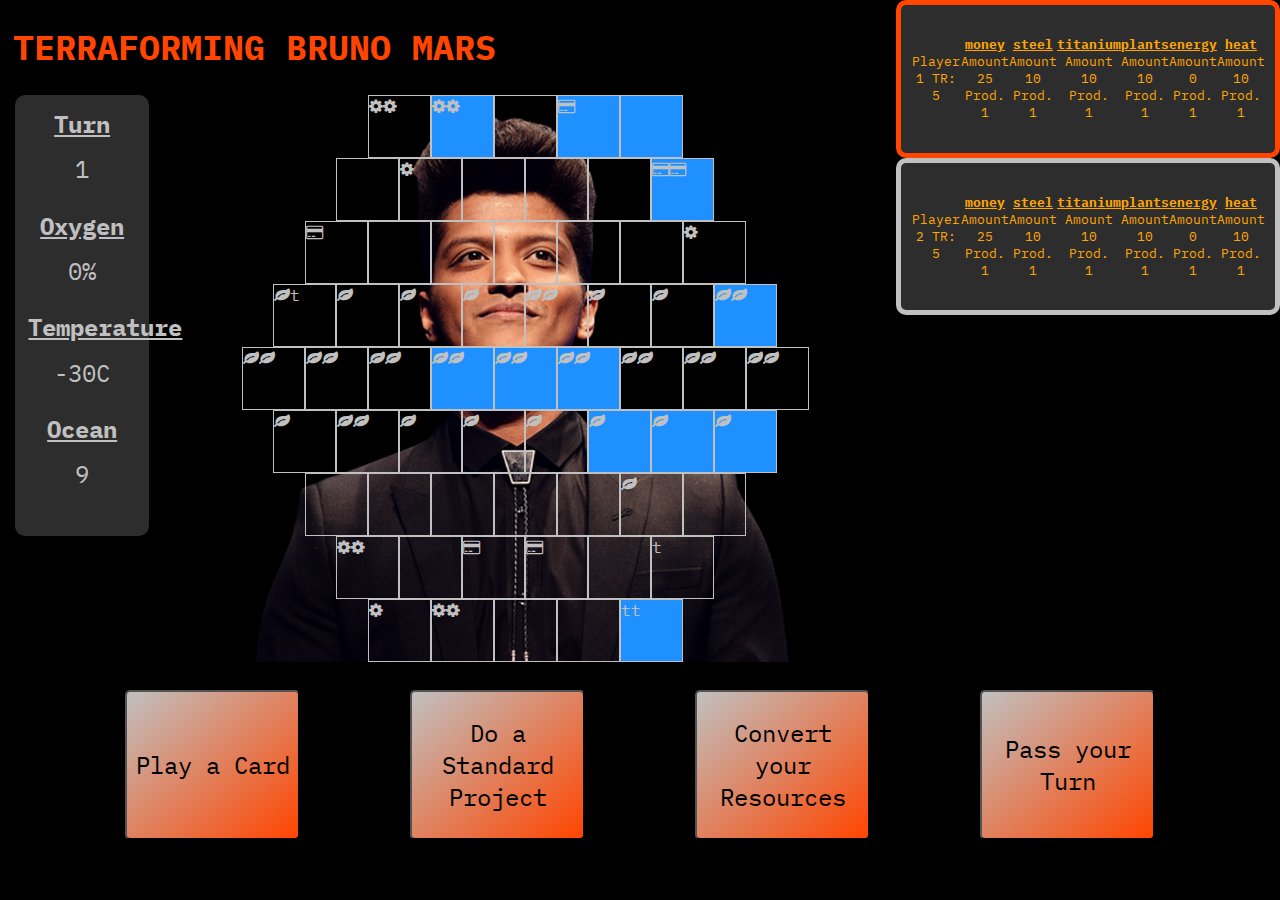
==== index.html @ d9e3d94d "adjusted card size to be bigger, and hand to be dynamically sized" ====
<!DOCTYPE html>
<html lang="en">
    <head>
        <meta charset="UTF-8">
        <meta name="viewport" content="width=device-width, initial-scale=1.0">
        <meta http-equiv="X-UA-Compatible" content="ie=edge">
        <title>Document</title>
        <link rel="stylesheet" href="https://cdnjs.cloudflare.com/ajax/libs/font-awesome/4.7.0/css/font-awesome.min.css">
        <link rel="stylesheet" href="style.css">
        <script src="https://ajax.googleapis.com/ajax/libs/jquery/3.3.1/jquery.min.js"></script>
        <script src="resourceTracker.js"></script>
        <script src="inventory.js"></script>
        <script src="messages.js"></script>
        <script src="player.js"></script>
        <script src="map.js"></script>
        <script src="actionCards.js"></script>
        <script src="game.js"></script>
    </head>
    <body>
        <h1>TERRAFORMING BRUNO MARS</h1>
        <div class="top">
            <div class="board">
                <div class="statusInner">
                    <div class="statusTurnNumber">
                        <div class="statusLabel">Turn</div>
                        <div class="statusValue">1</div>
                    </div>
                    <div class="statusOxygen">
                        <div class="statusLabel">Oxygen</div>
                        <div class="statusValue">0%</div>
                    </div>
                    <div class="statusTemp">
                        <div class="statusLabel">Temperature</div>
                        <div class="statusValue">-30C</div>
                    </div>
                    <div class="statusOceanTiles">
                        <div class="statusLabel">Ocean</div>
                        <div class="statusValue">9</div>
                    </div>
                </div>
            </div>
            <div class="playerInfoArea"></div>
        </div>
        <div class="buttonAndHandArea">
            <div class="actionArea">
                <button id="playCard">Play a Card</button>
                <button id="standardProject">Do a Standard Project</button>
                <button id="convertResources">Convert your Resources</button>
                <button id="pass">Pass your Turn</button>
            </div>
            <div class="modal-shadow">
              <div id="playActionCardModal" class="modal">
                  <div class="playActionCardModalContent">
                      <span class="close">&times;</span> <!--float: right, onclick = close parentDiv-->
                      <h3>Play Action Card</h3>
                      <!--populate action cards from - player.hand-->
                      <div class='hand'></div>
                  </div>
              </div>
            </div>

            <div class="modal-shadow">
              <div id="standardProjectsModal" class="modal">
                  <div class="standardProjectsModalContent">
                      <span class="close">&times;</span> <!--float: right, onclick = close parentDiv-->
                      <h3>Standard Projects</h3>
                      <button id="sellCards">Sell Cards</button>
                      <span>money: 1</span><br> <!--make it so that you can only sell one card, will move to used cards inventory? or be discarded-->
                      <button id="powerPlant">Power Plant</button>
                      <span>money: -11</span><br>
                      <button id="increaseTemperature">Increase Temperature</button>
                      <span>money: -14</span><br>
                      <button id="buildOcean">Build Ocean</button>
                      <span>money: -18</span><br>
                      <button id="buildGreenery">Build Greenery</button>
                      <span>money: -23</span><br>
                      <button id="buildCity">Build City</button>
                      <span>money: -25</span>
                  </div>
              </div>
            </div>
            <div class="modal-shadow">
              <div id="convertResourcesModal" class="modal">
                  <div class="convertResourcesModalContent">
                      <span class="close">&times;</span> <!--float: right, onclick = close parentDiv-->
                      <h3>Convert Resources</h3>
                      <button id="sellSteel">Sell Steel</button>
                      <span>money: 2</span><br>
                      <button id="sellTitanium">Sell Titanium</button>
                      <span>money: 3</span><br>
                      <button id="convertPlants">Convert Plants</button>
                      <span>tr: 1, tile: greenery: 1, status: oxygen: 1</span><br>
                      <button id="convertHeat">Convert Heat</button>
                      <span>tr: 1, status: temperature: 1</span>
                  </div>
              </div>
            </div>
        </div>
    </body>
</html>
---- style.css ----
@import url('https://fonts.googleapis.com/css?family=IBM+Plex+Mono:700');

body {
    margin: 0;
    height: 100vh;
    width: 100%;
    background-color: black;
    font-family: 'IBM Plex Mono', monospace;
}

h1 {
    font-size: 2.2rem;
    color: orangered;
    position: absolute;
    left: 1%;
}

.top {
    height: 70%;
    font-size: 0;
}

.buttonAndHandArea {
    height: 30%;
    position: relative;
}

.board {
    width: 70%;
    position: relative;
    height: 100%;
}

.board, .playerInfoArea {
    display: inline-block;
    font-size: 1rem;
    vertical-align: top;
}

.playerInfoArea {
    width: 30%;
    left: 75%;
    height: 100%;
    font-size: .8rem;
}

.playerInfo {
    width: 100%;
    height: 25%;
    display: flex;
    align-items: center;
    border: 5px solid silver;
    border-radius: 10px;
    box-sizing: border-box;
    color: orange;
    background-color: rgba(75, 75, 75, .6);
    padding: 10px;
}

.playerHighlight {
    border: 5px solid orangered;
}

.playerPassedHighlight {
    border: 5px solid orangered;
    color: gray;
}

.playerInner,
.inventory,
.inventoryInner,
.trackerContainer {
    display: inline-block;
    text-align: center;
}

.inventory,
.inventoryInner {
    width: 100%;
    display: flex;
    justify-content: space-around;
}

.trackerType {
    text-decoration: underline;
    font-weight: bold;
}

.statusInner, .flex-container {
    display: inline-block;
    position: relative;
    top: 15%;
    vertical-align: top;
}

.statusInner {
    font-size: 1.5rem;
    width: 15%;
    position: relative;
    left: 15px;
    text-align: center;
    height: 70%;
    color: silver;
    background-color: rgba(75, 75, 75, .6);
    border-radius: 10px;
}

.statusTurnNumber, .statusOxygen, .statusTemp, .statusOceanTiles {
    height: 20%;
}

.statusLabel{
    text-decoration: underline;
    font-weight: bold;
    margin: 10%;
}

.flex-container {
    width: 75%;
    left: 5%;
    background-image: url("images/bruno-m.png");
    background-size: cover;
    background-position: center;
}

.row {
    flex-direction: row;
    display: flex;
    justify-content: center;
}

.tile {
    background-color: transparent;
    height: 7vmin;
    width: 7vmin;
    border: 1px solid silver;
    box-sizing: border-box;
    color: silver;
}

.tile:hover {
    cursor: pointer;
}

/* ------------------------------------------------------------------------ */
.actionArea {
    position: relative;
    text-align: center;
    top: 50%;
    transform: translateY(-50%);
}

.actionArea > button {
    border-radius: 5px;
    margin: 50px;
    vertical-align: middle;
    font-family: 'IBM Plex Mono', monospace;
    background: linear-gradient(to bottom right, silver, orangered);
    height: 150px;
    width: 175px;
    font-size: 1.5em;
}

.actionArea > button:hover {
    cursor: pointer;
}

.modal-shadow {
    height: 100vh;
    width: 100vw;
    background-color: rgba(25,25,25,0.7);
    display: none;
    position: fixed;
    top: 0;
}


.modal {
    /* display: none; */
    position: absolute;
    top: 50%;
    left: 50%;
    transform: translate(-50%, -50%);
    font-family: 'IBM Plex Mono', monospace;
}

.modal button:hover, .modal .hand:hover {
    cursor: pointer;
}


.playActionCardModalContent, .standardProjectsModalContent, .convertResourcesModalContent {
    background: linear-gradient(to bottom right, silver, orangered);
    padding: 5px 15px 15px 15px;
    height: 100%;
    width: 100%;
}

.close {
    float: right;
    font-size: 1.5em;
    padding-right: 5px;
}

.close:hover {
    color: grey;
    cursor: pointer;
}

.infoModal {
    background: linear-gradient(to bottom right, silver, orangered);
    position: absolute;
    top: 20%;
    left: 50%;
    transform: translate(-50%, -50%);
    border: 5px solid silver;
    font-family: 'IBM Plex Mono', monospace;
}

.cancelButton {
    background-color: firebrick;
}

.confirmButton {
    background-color: yellowgreen;
}

.hand {
    height: 80%;
    width: 100%;
}

.actionCardContainer {
    border: 3px solid black;
    border-radius: 5px;
    box-sizing: border-box;
    display: inline-block;
    height: 20vh;
    width: 20vh;
    vertical-align: middle;
}

.actionCardContainer:hover {
    transition-duration: .25s;
    border: 3px solid white;
}

.actionCardInner {
    position: relative;
    top: 50%;
    transform: translateY(-50%);
    padding: 5px;
    font-size: .9rem;
}

.actionName {
    text-align: center;
    font-size: 1.1em;
    margin-bottom: 10px;
}


.glow-active {
    box-shadow: 0 0 10px 5px yellow;
}

@media only screen and (max-width: 980px) {
    .actionArea > button {
        height: 100px;
        width: 115px;
        font-size: 1em;
    }

}
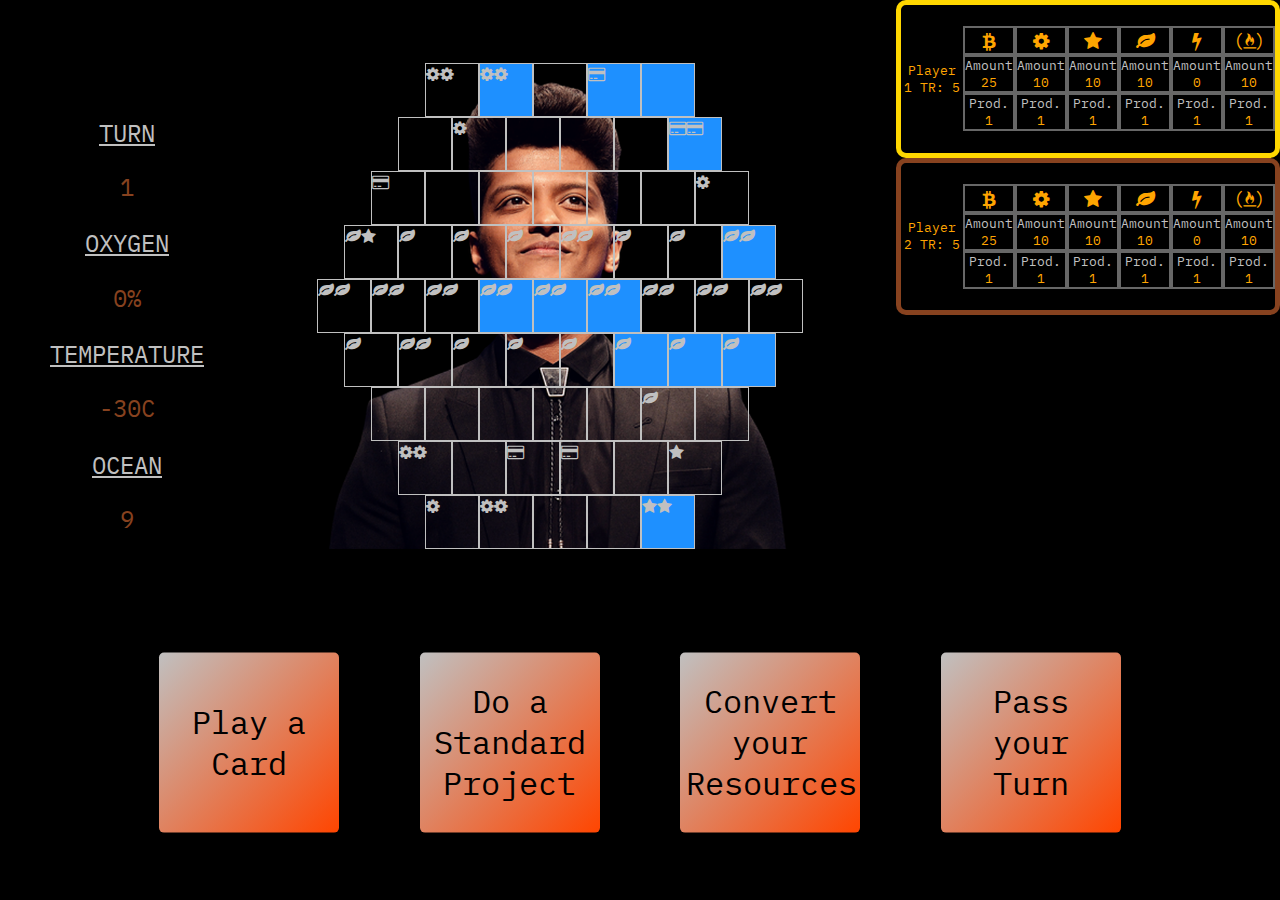
==== commit 9d8b29ec: "Merge remote-tracking branch 'origin/test-functionality' into dev" ====
--- a/index.html
+++ b/index.html
@@ -17,24 +17,23 @@
         <script src="game.js"></script>
     </head>
     <body>
-        <h1>TERRAFORMING BRUNO MARS</h1>
         <div class="top">
             <div class="board">
                 <div class="statusInner">
                     <div class="statusTurnNumber">
-                        <div class="statusLabel">Turn</div>
+                        <div class="statusLabel">TURN</div>
                         <div class="statusValue">1</div>
                     </div>
                     <div class="statusOxygen">
-                        <div class="statusLabel">Oxygen</div>
+                        <div class="statusLabel">OXYGEN</div>
                         <div class="statusValue">0%</div>
                     </div>
                     <div class="statusTemp">
-                        <div class="statusLabel">Temperature</div>
+                        <div class="statusLabel">TEMPERATURE</div>
                         <div class="statusValue">-30C</div>
                     </div>
                     <div class="statusOceanTiles">
-                        <div class="statusLabel">Ocean</div>
+                        <div class="statusLabel">OCEAN</div>
                         <div class="statusValue">9</div>
                     </div>
                 </div>
@@ -65,17 +64,17 @@
                       <span class="close">&times;</span> <!--float: right, onclick = close parentDiv-->
                       <h3>Standard Projects</h3>
                       <button id="sellCards">Sell Cards</button>
-                      <span>money: 1</span><br> <!--make it so that you can only sell one card, will move to used cards inventory? or be discarded-->
+                      <span><i class="fa fa-bitcoin"></i>: +1</span><br> <!--make it so that you can only sell one card, will move to used cards inventory? or be discarded-->
                       <button id="powerPlant">Power Plant</button>
-                      <span>money: -11</span><br>
+                      <span><i class="fa fa-bitcoin"></i>: -11</span><br>
                       <button id="increaseTemperature">Increase Temperature</button>
-                      <span>money: -14</span><br>
+                      <span><i class="fa fa-bitcoin"></i>: -14</span><br>
                       <button id="buildOcean">Build Ocean</button>
-                      <span>money: -18</span><br>
+                      <span><i class="fa fa-bitcoin"></i>: -18</span><br>
                       <button id="buildGreenery">Build Greenery</button>
-                      <span>money: -23</span><br>
+                      <span><i class="fa fa-bitcoin"></i>: -23</span><br>
                       <button id="buildCity">Build City</button>
-                      <span>money: -25</span>
+                      <span><i class="fa fa-bitcoin"></i>: -25</span>
                   </div>
               </div>
             </div>
@@ -85,13 +84,13 @@
                       <span class="close">&times;</span> <!--float: right, onclick = close parentDiv-->
                       <h3>Convert Resources</h3>
                       <button id="sellSteel">Sell Steel</button>
-                      <span>money: 2</span><br>
+                      <span><i class="fa fa-bitcoin"></i>: +2</span><br>
                       <button id="sellTitanium">Sell Titanium</button>
-                      <span>money: 3</span><br>
+                      <span><i class="fa fa-bitcoin"></i>: +3</span><br>
                       <button id="convertPlants">Convert Plants</button>
-                      <span>tr: 1, tile: greenery: 1, status: oxygen: 1</span><br>
+                      <span>TR: +1, Greenery Tile: +1, Oxygen: +1</span><br>
                       <button id="convertHeat">Convert Heat</button>
-                      <span>tr: 1, status: temperature: 1</span>
+                      <span>TR: +1, Temperature: +1</span>
                   </div>
               </div>
             </div>
--- a/style.css
+++ b/style.css
@@ -1,274 +1,267 @@
 @import url('https://fonts.googleapis.com/css?family=IBM+Plex+Mono:700');
 
 body {
-    margin: 0;
-    height: 100vh;
-    width: 100%;
-    background-color: black;
-    font-family: 'IBM Plex Mono', monospace;
-}
-
-h1 {
-    font-size: 2.2rem;
-    color: orangered;
-    position: absolute;
-    left: 1%;
+  margin: 0;
+  height: 100vh;
+  width: 100%;
+  background-color: black;
 }
 
 .top {
-    height: 70%;
-    font-size: 0;
+  height: 70%;
+  font-size: 0;
 }
 
 .buttonAndHandArea {
-    height: 30%;
-    position: relative;
+  height: 25%;
+  position: relative;
 }
 
 .board {
-    width: 70%;
-    position: relative;
-    height: 100%;
+  width: 70%;
+  position: relative;
+  height: 100%;
 }
 
 .board, .playerInfoArea {
-    display: inline-block;
-    font-size: 1rem;
-    vertical-align: top;
+  display: inline-block;
+  vertical-align: top;
+  font-family: 'IBM Plex Mono', monospace;
+  font-size: 0;
 }
 
 .playerInfoArea {
-    width: 30%;
-    left: 75%;
-    height: 100%;
-    font-size: .8rem;
+  width: 30%;
+  left: 75%;
+  height: 100%;
+  font-size: .8rem;
 }
 
 .playerInfo {
-    width: 100%;
-    height: 25%;
-    display: flex;
-    align-items: center;
-    border: 5px solid silver;
-    border-radius: 10px;
-    box-sizing: border-box;
-    color: orange;
-    background-color: rgba(75, 75, 75, .6);
-    padding: 10px;
+  width: 100%;
+  height: 25%;
+  display: flex;
+  align-items: center;
+  border: 5px solid #87421F;
+  border-radius: 10px;
+  box-sizing: border-box;
+  color: orange;
 }
 
 .playerHighlight {
-    border: 5px solid orangered;
+  border: 5px solid gold;
 }
 
 .playerPassedHighlight {
-    border: 5px solid orangered;
-    color: gray;
+  border: 5px solid gray;
+  color: gray;
 }
 
 .playerInner,
 .inventory,
 .inventoryInner,
 .trackerContainer {
-    display: inline-block;
-    text-align: center;
+  display: inline-block;
+  text-align: center;
 }
 
 .inventory,
 .inventoryInner {
-    width: 100%;
-    display: flex;
-    justify-content: space-around;
+  width: 100%;
+  display: flex;
+  justify-content: space-around;
+}
+
+.trackerType, .trackerAmount, .trackerProduction {
+  border: 2px solid #676767;
+  box-sizing: border-box;
 }
 
 .trackerType {
-    text-decoration: underline;
-    font-weight: bold;
+  font-size: 1.5em;
+}
+
+.trackerLabel {
+  color: silver;
 }
 
 .statusInner, .flex-container {
-    display: inline-block;
-    position: relative;
-    top: 15%;
-    vertical-align: top;
+  display: inline-block;
+  position: relative;
+  vertical-align: top;
 }
 
 .statusInner {
-    font-size: 1.5rem;
-    width: 15%;
-    position: relative;
-    left: 15px;
-    text-align: center;
-    height: 70%;
-    color: silver;
-    background-color: rgba(75, 75, 75, .6);
-    border-radius: 10px;
+  font-size: 1.5rem;
+  width: 25%;
+  position: relative;
+  left: 15px;
+  text-align: center;
+  height: 70%;
+  color: #87421F;
+  top: 15%;
 }
 
 .statusTurnNumber, .statusOxygen, .statusTemp, .statusOceanTiles {
-    height: 20%;
+  height: 20%;
 }
 
 .statusLabel{
-    text-decoration: underline;
-    font-weight: bold;
-    margin: 10%;
+  color: silver;
+  text-decoration: underline;
+  margin: 10%;
 }
 
 .flex-container {
-    width: 75%;
-    left: 5%;
-    background-image: url("images/bruno-m.png");
-    background-size: cover;
-    background-position: center;
+  width: 65%;
+  left: 5%;
+  background-image: url("images/bruno-m.png");
+  background-size: cover;
+  background-position: center;
+  top: 10%;
+  font-size: 1rem;
 }
 
 .row {
-    flex-direction: row;
-    display: flex;
-    justify-content: center;
+  flex-direction: row;
+  display: flex;
+  justify-content: center;
 }
 
 .tile {
-    background-color: transparent;
-    height: 7vmin;
-    width: 7vmin;
-    border: 1px solid silver;
-    box-sizing: border-box;
-    color: silver;
-}
-
-.tile:hover {
-    cursor: pointer;
+  background-color: transparent;
+  height: 6vmin;
+  width: 6vmin;
+  border: 1px solid silver;
+  box-sizing: border-box;
+  color: silver;
+}
+
+.tile-inactive {
+  cursor: not-allowed;
+}
+
+.oceanTile-active {
+  cursor: url('images/ocean.png') 22.5 22.5, auto;
+}
+
+.greeneryTile-active {
+  cursor: url('images/greenery.png') 22.5 22.5, auto;
+}
+
+.cityTile-active {
+  cursor: url('images/city.png') 22.5 22.5, auto;
 }
 
 /* ------------------------------------------------------------------------ */
 .actionArea {
-    position: relative;
-    text-align: center;
-    top: 50%;
-    transform: translateY(-50%);
+  position: relative;
+  text-align: center;
+  top: 50%;
+  transform: translateY(-50%);
 }
 
 .actionArea > button {
-    border-radius: 5px;
-    margin: 50px;
-    vertical-align: middle;
-    font-family: 'IBM Plex Mono', monospace;
-    background: linear-gradient(to bottom right, silver, orangered);
-    height: 150px;
-    width: 175px;
-    font-size: 1.5em;
+  border-radius: 5px;
+  margin: 3vw;
+  vertical-align: middle;
+  font-family: 'IBM Plex Mono', monospace;
+  background: linear-gradient(to bottom right, silver, orangered);
+  height: 20vmin;
+  width: 20vmin;
+  font-size: 3.5vh;
+  border: none;
 }
 
 .actionArea > button:hover {
-    cursor: pointer;
+  cursor: pointer;
 }
 
 .modal-shadow {
-    height: 100vh;
-    width: 100vw;
-    background-color: rgba(25,25,25,0.7);
-    display: none;
-    position: fixed;
-    top: 0;
+  height: 100vh;
+  width: 100vw;
+  background-color: rgba(0,0,0,0.7);
+  display: none;
+  position: fixed;
+  top: 0;
 }
 
 
 .modal {
-    /* display: none; */
-    position: absolute;
-    top: 50%;
-    left: 50%;
-    transform: translate(-50%, -50%);
-    font-family: 'IBM Plex Mono', monospace;
+  /* display: none; */
+  position: absolute;
+  top: 50%;
+  left: 50%;
+  transform: translate(-50%, -50%);
+  border: 5px solid #832A0D;
+  font-family: 'IBM Plex Mono', monospace;
 }
 
 .modal button:hover, .modal .hand:hover {
-    cursor: pointer;
+  cursor: pointer;
 }
 
 
 .playActionCardModalContent, .standardProjectsModalContent, .convertResourcesModalContent {
-    background: linear-gradient(to bottom right, silver, orangered);
-    padding: 5px 15px 15px 15px;
-    height: 100%;
-    width: 100%;
+  background: linear-gradient(to bottom right, silver, orangered);
+  padding: 5px 15px 15px 15px;
 }
 
 .close {
-    float: right;
-    font-size: 1.5em;
-    padding-right: 5px;
+  float: right;
+  font-size: 1.5em;
+  padding-right: 15px;
 }
 
 .close:hover {
-    color: grey;
-    cursor: pointer;
+  color: grey;
+  cursor: pointer;
 }
 
 .infoModal {
-    background: linear-gradient(to bottom right, silver, orangered);
-    position: absolute;
-    top: 20%;
-    left: 50%;
-    transform: translate(-50%, -50%);
-    border: 5px solid silver;
-    font-family: 'IBM Plex Mono', monospace;
+  background: linear-gradient(to bottom right, silver, orangered);
+  position: absolute;
+  top: 20%;
+  left: 50%;
+  transform: translate(-50%, -50%);
+  border: 5px solid #87421F;
+  font-family: 'IBM Plex Mono', monospace;
+  padding: 20px;
 }
 
 .cancelButton {
-    background-color: firebrick;
+  background-color: firebrick;
+  font-weight: bold;
 }
 
 .confirmButton {
-    background-color: yellowgreen;
-}
-
-.hand {
-    height: 80%;
-    width: 100%;
+  background-color: yellowgreen;
+  font-weight: bold;
+}
+
+.confirmButton {
+  background-color: yellowgreen;
 }
 
 .actionCardContainer {
-    border: 3px solid black;
-    border-radius: 5px;
-    box-sizing: border-box;
-    display: inline-block;
-    height: 20vh;
-    width: 20vh;
-    vertical-align: middle;
-}
-
-.actionCardContainer:hover {
-    transition-duration: .25s;
-    border: 3px solid white;
+  border: 3px solid #87421F;
+  border-radius: 5px;
+  box-sizing: border-box;
+  display: inline-block;
+  height: 150px;
+  width: 150px;
+  vertical-align: middle;
 }
 
 .actionCardInner {
-    position: relative;
-    top: 50%;
-    transform: translateY(-50%);
-    padding: 5px;
-    font-size: .9rem;
-}
-
-.actionName {
-    text-align: center;
-    font-size: 1.1em;
-    margin-bottom: 10px;
+  position: relative;
+  top: 50%;
+  transform: translateY(-50%);
+  padding: 5px;
+  font-size: 0.7em;
 }
 
 
 .glow-active {
-    box-shadow: 0 0 10px 5px yellow;
-}
-
-@media only screen and (max-width: 980px) {
-    .actionArea > button {
-        height: 100px;
-        width: 115px;
-        font-size: 1em;
-    }
-
-}
+  box-shadow: 0 0 10px 5px yellow;
+}
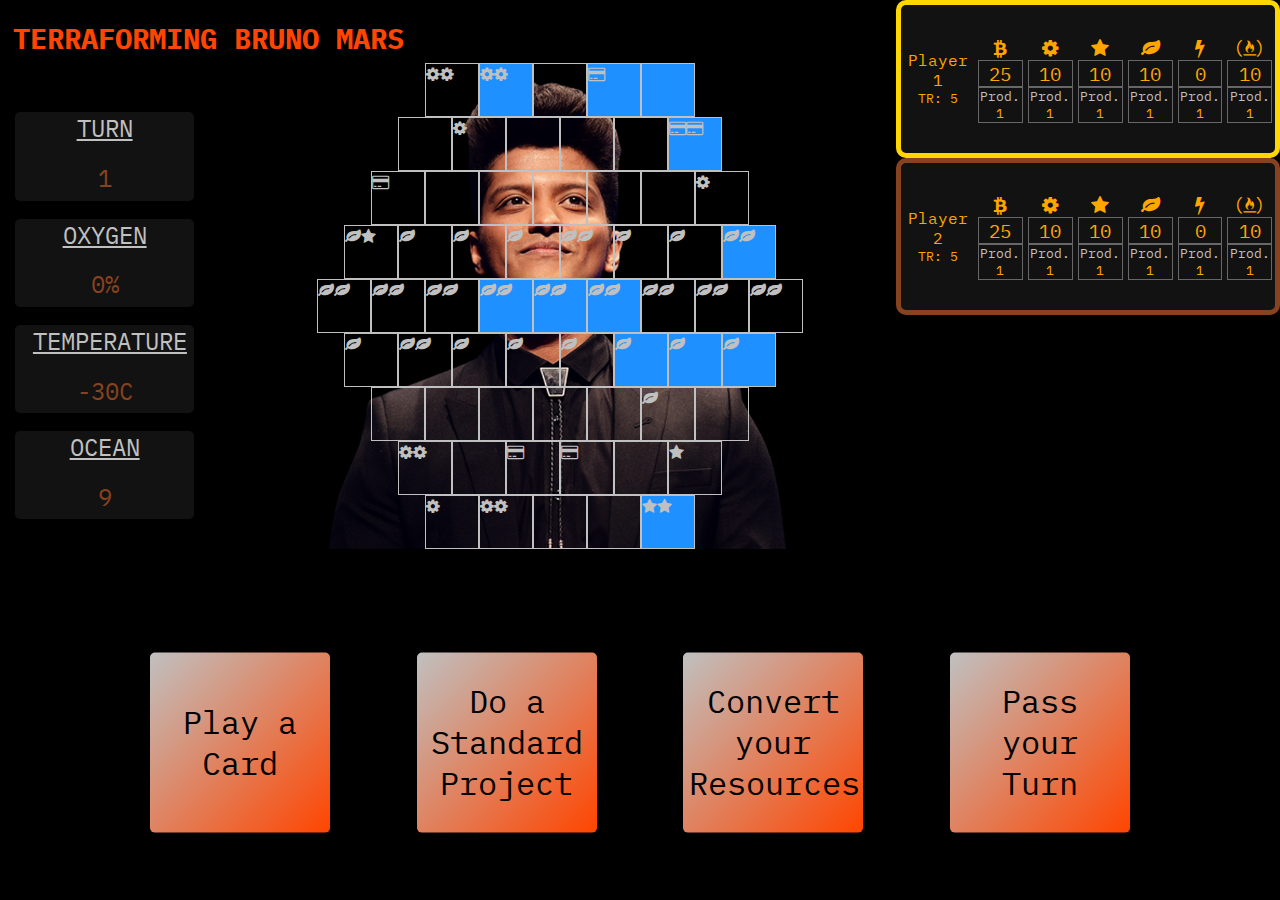
==== commit 29e1d826: "edited playerInventory and enlarged the amount display" ====
--- a/index.html
+++ b/index.html
@@ -17,6 +17,7 @@
         <script src="game.js"></script>
     </head>
     <body>
+        <h1>TERRAFORMING BRUNO MARS</h1>
         <div class="top">
             <div class="board">
                 <div class="statusInner">
--- a/style.css
+++ b/style.css
@@ -1,267 +1,295 @@
 @import url('https://fonts.googleapis.com/css?family=IBM+Plex+Mono:700');
 
 body {
-  margin: 0;
-  height: 100vh;
-  width: 100%;
-  background-color: black;
+    margin: 0;
+    height: 100vh;
+    width: 100%;
+    background-color: black;
+    font-family: 'IBM Plex Mono', monospace;
+}
+
+h1 {
+    font-size: 1.8rem;
+    color: orangered;
+    position: absolute;
+    left: 1%;
 }
 
 .top {
-  height: 70%;
-  font-size: 0;
+    height: 70%;
+    font-size: 0;
 }
 
 .buttonAndHandArea {
-  height: 25%;
-  position: relative;
+    height: 25%;
+    position: relative;
 }
 
 .board {
-  width: 70%;
-  position: relative;
-  height: 100%;
+    width: 70%;
+    position: relative;
+    height: 100%;
 }
 
 .board, .playerInfoArea {
-  display: inline-block;
-  vertical-align: top;
-  font-family: 'IBM Plex Mono', monospace;
-  font-size: 0;
+    display: inline-block;
+    vertical-align: top;
+    font-size: 0;
 }
 
 .playerInfoArea {
-  width: 30%;
-  left: 75%;
-  height: 100%;
-  font-size: .8rem;
+    width: 30%;
+    left: 75%;
+    height: 100%;
+    font-size: .8rem;
+
 }
 
 .playerInfo {
-  width: 100%;
-  height: 25%;
-  display: flex;
-  align-items: center;
-  border: 5px solid #87421F;
-  border-radius: 10px;
-  box-sizing: border-box;
-  color: orange;
+    width: 100%;
+    height: 25%;
+    display: flex;
+    align-items: center;
+    border: 5px solid #87421F;
+    border-radius: 10px;
+    box-sizing: border-box;
+    color: orange;
+    background-color: rgba(25,25,25, .7)
+}
+
+.playerInner {
+    margin: 0 5px;
+}
+
+.playerNum {
+    font-size: 1rem;
 }
 
 .playerHighlight {
-  border: 5px solid gold;
+    border: 5px solid gold;
 }
 
 .playerPassedHighlight {
-  border: 5px solid gray;
-  color: gray;
+    border: 5px solid gray;
+    color: gray;
 }
 
 .playerInner,
 .inventory,
 .inventoryInner,
 .trackerContainer {
-  display: inline-block;
-  text-align: center;
+    display: inline-block;
+    text-align: center;
 }
 
 .inventory,
 .inventoryInner {
-  width: 100%;
-  display: flex;
-  justify-content: space-around;
-}
-
-.trackerType, .trackerAmount, .trackerProduction {
-  border: 2px solid #676767;
-  box-sizing: border-box;
+    width: 100%;
+    display: flex;
+    justify-content: space-around;
+}
+
+.trackerContainer {
+    width: 15%;
+}
+
+.trackerAmount, .trackerProduction {
+    border: 1px solid #676767;
+    box-sizing: border-box;
 }
 
 .trackerType {
-  font-size: 1.5em;
+    font-size: 1.5em;
 }
 
 .trackerLabel {
-  color: silver;
+    color: silver;
+}
+
+.trackerAmount > .trackerValue {
+    font-size: 1.2rem;
 }
 
 .statusInner, .flex-container {
-  display: inline-block;
-  position: relative;
-  vertical-align: top;
+    display: inline-block;
+    position: relative;
+    vertical-align: top;
 }
 
 .statusInner {
-  font-size: 1.5rem;
-  width: 25%;
-  position: relative;
-  left: 15px;
-  text-align: center;
-  height: 70%;
-  color: #87421F;
-  top: 15%;
+    font-size: 1.5rem;
+    width: 25%;
+    position: relative;
+    left: 15px;
+    text-align: center;
+    height: 70%;
+    color: #87421F;
+    top: 15%;
 }
 
 .statusTurnNumber, .statusOxygen, .statusTemp, .statusOceanTiles {
-  height: 20%;
+    height: 20%;
+    border-radius: 5px;
+    width: 80%;
+    background-color: rgba(25,25,25, .7)
 }
 
 .statusLabel{
-  color: silver;
-  text-decoration: underline;
-  margin: 10%;
+    color: silver;
+    text-decoration: underline;
+    margin: 10%;
 }
 
 .flex-container {
-  width: 65%;
-  left: 5%;
-  background-image: url("images/bruno-m.png");
-  background-size: cover;
-  background-position: center;
-  top: 10%;
-  font-size: 1rem;
+    width: 65%;
+    left: 5%;
+    background-image: url("images/bruno-m.png");
+    background-size: cover;
+    background-position: center;
+    top: 10%;
+    font-size: 1rem;
 }
 
 .row {
-  flex-direction: row;
-  display: flex;
-  justify-content: center;
+    flex-direction: row;
+    display: flex;
+    justify-content: center;
 }
 
 .tile {
-  background-color: transparent;
-  height: 6vmin;
-  width: 6vmin;
-  border: 1px solid silver;
-  box-sizing: border-box;
-  color: silver;
+    background-color: transparent;
+    height: 6vmin;
+    width: 6vmin;
+    border: 1px solid silver;
+    box-sizing: border-box;
+    color: silver;
 }
 
 .tile-inactive {
-  cursor: not-allowed;
+    cursor: not-allowed;
 }
 
 .oceanTile-active {
-  cursor: url('images/ocean.png') 22.5 22.5, auto;
+    cursor: url('images/ocean.png') 22.5 22.5, auto;
 }
 
 .greeneryTile-active {
-  cursor: url('images/greenery.png') 22.5 22.5, auto;
+    cursor: url('images/greenery.png') 22.5 22.5, auto;
 }
 
 .cityTile-active {
-  cursor: url('images/city.png') 22.5 22.5, auto;
+    cursor: url('images/city.png') 22.5 22.5, auto;
 }
 
 /* ------------------------------------------------------------------------ */
 .actionArea {
-  position: relative;
-  text-align: center;
-  top: 50%;
-  transform: translateY(-50%);
+    position: relative;
+    text-align: center;
+    top: 50%;
+    transform: translateY(-50%);
 }
 
 .actionArea > button {
-  border-radius: 5px;
-  margin: 3vw;
-  vertical-align: middle;
-  font-family: 'IBM Plex Mono', monospace;
-  background: linear-gradient(to bottom right, silver, orangered);
-  height: 20vmin;
-  width: 20vmin;
-  font-size: 3.5vh;
-  border: none;
+    border-radius: 5px;
+    margin: 3vw;
+    vertical-align: middle;
+    font-family: 'IBM Plex Mono', monospace;
+    background: linear-gradient(to bottom right, silver, orangered);
+    height: 20vmin;
+    width: 20vmin;
+    font-size: 3.5vh;
+    border: none;
 }
 
 .actionArea > button:hover {
-  cursor: pointer;
+    cursor: pointer;
 }
 
 .modal-shadow {
-  height: 100vh;
-  width: 100vw;
-  background-color: rgba(0,0,0,0.7);
-  display: none;
-  position: fixed;
-  top: 0;
+    height: 100vh;
+    width: 100vw;
+    background-color: rgba(0,0,0,0.7);
+    display: none;
+    position: fixed;
+    top: 0;
 }
 
 
 .modal {
-  /* display: none; */
-  position: absolute;
-  top: 50%;
-  left: 50%;
-  transform: translate(-50%, -50%);
-  border: 5px solid #832A0D;
-  font-family: 'IBM Plex Mono', monospace;
+    /* display: none; */
+    position: absolute;
+    top: 50%;
+    left: 50%;
+    transform: translate(-50%, -50%);
+    border: 5px solid #832A0D;
+    font-family: 'IBM Plex Mono', monospace;
 }
 
 .modal button:hover, .modal .hand:hover {
-  cursor: pointer;
+    cursor: pointer;
 }
 
 
 .playActionCardModalContent, .standardProjectsModalContent, .convertResourcesModalContent {
-  background: linear-gradient(to bottom right, silver, orangered);
-  padding: 5px 15px 15px 15px;
+    background: linear-gradient(to bottom right, silver, orangered);
+    padding: 5px 15px 15px 15px;
 }
 
 .close {
-  float: right;
-  font-size: 1.5em;
-  padding-right: 15px;
+    float: right;
+    font-size: 1.5em;
+    padding-right: 15px;
 }
 
 .close:hover {
-  color: grey;
-  cursor: pointer;
+    color: grey;
+    cursor: pointer;
 }
 
 .infoModal {
-  background: linear-gradient(to bottom right, silver, orangered);
-  position: absolute;
-  top: 20%;
-  left: 50%;
-  transform: translate(-50%, -50%);
-  border: 5px solid #87421F;
-  font-family: 'IBM Plex Mono', monospace;
-  padding: 20px;
+    background: linear-gradient(to bottom right, silver, orangered);
+    position: absolute;
+    top: 20%;
+    left: 50%;
+    transform: translate(-50%, -50%);
+    border: 5px solid #87421F;
+    font-family: 'IBM Plex Mono', monospace;
+    padding: 20px;
 }
 
 .cancelButton {
-  background-color: firebrick;
-  font-weight: bold;
+    background-color: firebrick;
+    font-weight: bold;
 }
 
 .confirmButton {
-  background-color: yellowgreen;
-  font-weight: bold;
+    background-color: yellowgreen;
+    font-weight: bold;
 }
 
 .confirmButton {
-  background-color: yellowgreen;
+    background-color: yellowgreen;
 }
 
 .actionCardContainer {
-  border: 3px solid #87421F;
-  border-radius: 5px;
-  box-sizing: border-box;
-  display: inline-block;
-  height: 150px;
-  width: 150px;
-  vertical-align: middle;
+    border: 3px solid #87421F;
+    border-radius: 5px;
+    box-sizing: border-box;
+    display: inline-block;
+    height: 150px;
+    width: 150px;
+    vertical-align: middle;
 }
 
 .actionCardInner {
-  position: relative;
-  top: 50%;
-  transform: translateY(-50%);
-  padding: 5px;
-  font-size: 0.7em;
+    position: relative;
+    top: 50%;
+    transform: translateY(-50%);
+    padding: 5px;
+    font-size: 0.7em;
 }
 
 
 .glow-active {
-  box-shadow: 0 0 10px 5px yellow;
-}
+    box-shadow: 0 0 10px 5px yellow;
+}
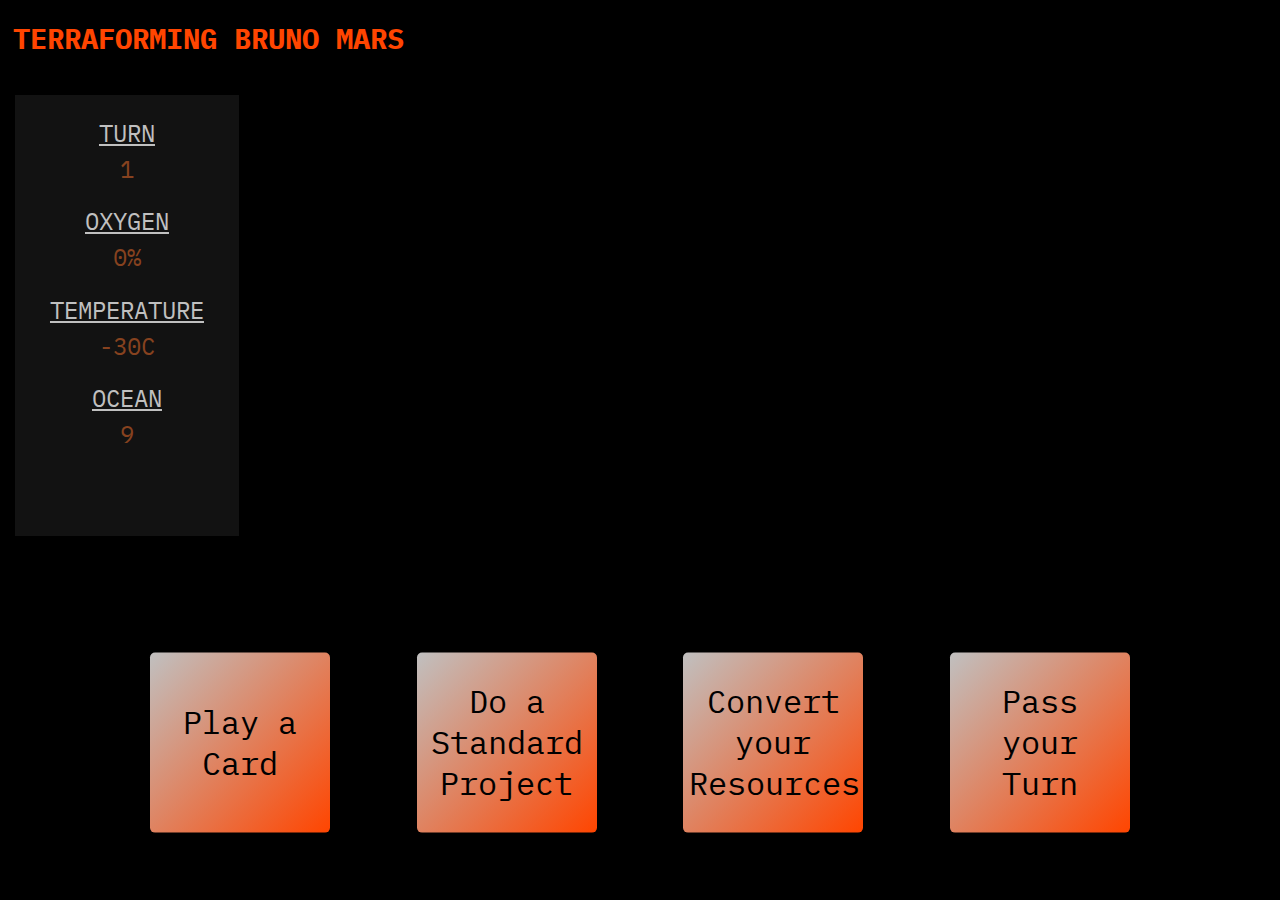
==== commit 93f106d2: "basic endgame checking added" ====
--- a/index.html
+++ b/index.html
@@ -64,18 +64,33 @@
                   <div class="standardProjectsModalContent">
                       <span class="close">&times;</span> <!--float: right, onclick = close parentDiv-->
                       <h3>Standard Projects</h3>
-                      <button id="sellCards">Sell Cards</button>
-                      <span><i class="fa fa-bitcoin"></i>: +1</span><br> <!--make it so that you can only sell one card, will move to used cards inventory? or be discarded-->
-                      <button id="powerPlant">Power Plant</button>
-                      <span><i class="fa fa-bitcoin"></i>: -11</span><br>
-                      <button id="increaseTemperature">Increase Temperature</button>
-                      <span><i class="fa fa-bitcoin"></i>: -14</span><br>
-                      <button id="buildOcean">Build Ocean</button>
-                      <span><i class="fa fa-bitcoin"></i>: -18</span><br>
-                      <button id="buildGreenery">Build Greenery</button>
-                      <span><i class="fa fa-bitcoin"></i>: -23</span><br>
-                      <button id="buildCity">Build City</button>
-                      <span><i class="fa fa-bitcoin"></i>: -25</span>
+                      <div class="modalButtonContainer">
+                          <div class="modalButtonInner">
+                              <button id="sellCards">Sell Cards</button>
+                              <span><i class="fa fa-bitcoin"></i>: +1</span><br>
+                          </div>
+                          <!--make it so that you can only sell one card, will move to used cards inventory? or be discarded-->
+                          <div class="modalButtonInner">
+                              <button id="powerPlant">Power Plant</button>
+                              <span><i class="fa fa-bitcoin"></i>: -11</span><br>
+                          </div>
+                          <div class="modalButtonInner">
+                              <button id="increaseTemperature">Increase Temperature</button>
+                              <span><i class="fa fa-bitcoin"></i>: -14</span><br>
+                          </div>
+                          <div class="modalButtonInner">
+                              <button id="buildOcean">Build Ocean</button>
+                              <span><i class="fa fa-bitcoin"></i>: -18</span><br>
+                          </div>
+                          <div class="modalButtonInner">
+                              <button id="buildGreenery">Build Greenery</button>
+                              <span><i class="fa fa-bitcoin"></i>: -23</span><br>
+                          </div>
+                          <div class="modalButtonInner">
+                              <button id="buildCity">Build City</button>
+                              <span><i class="fa fa-bitcoin"></i>: -25</span><br>
+                          </div>
+                      </div>
                   </div>
               </div>
             </div>
@@ -84,14 +99,24 @@
                   <div class="convertResourcesModalContent">
                       <span class="close">&times;</span> <!--float: right, onclick = close parentDiv-->
                       <h3>Convert Resources</h3>
-                      <button id="sellSteel">Sell Steel</button>
-                      <span><i class="fa fa-bitcoin"></i>: +2</span><br>
-                      <button id="sellTitanium">Sell Titanium</button>
-                      <span><i class="fa fa-bitcoin"></i>: +3</span><br>
-                      <button id="convertPlants">Convert Plants</button>
-                      <span>TR: +1, Greenery Tile: +1, Oxygen: +1</span><br>
-                      <button id="convertHeat">Convert Heat</button>
-                      <span>TR: +1, Temperature: +1</span>
+                      <div class="modalButtonContainer">
+                          <div class="modalButtonInner">
+                              <button id="sellSteel">Sell Steel</button>
+                              <span><i class="fa fa-bitcoin"></i>: +2 each</span><br>
+                          </div>
+                          <div class="modalButtonInner">
+                              <button id="sellTitanium">Sell Titanium</button>
+                              <span><i class="fa fa-bitcoin"></i>: +3 each</span><br>
+                          </div>
+                          <div class="modalButtonInner">
+                              <button id="convertPlants">Convert Plants</button>
+                              <span>Plants: -8<br>TR: +1<br>1 Greenery Tile<br>Oxygen: +1</span><br>
+                          </div>
+                          <div class="modalButtonInner">
+                              <button id="convertHeat">Convert Heat</button>
+                              <span>Heat -8<br>TR: +1<br>Temp. +1</span><br>
+                          </div>
+                      </div>
                   </div>
               </div>
             </div>
--- a/style.css
+++ b/style.css
@@ -72,6 +72,7 @@
 .playerPassedHighlight {
     border: 5px solid gray;
     color: gray;
+    transition-duration: 1s;
 }
 
 .playerInner,
@@ -125,19 +126,20 @@
     height: 70%;
     color: #87421F;
     top: 15%;
+    background-color: rgba(25,25,25, 0.7)
 }
 
 .statusTurnNumber, .statusOxygen, .statusTemp, .statusOceanTiles {
-    height: 20%;
-    border-radius: 5px;
-    width: 80%;
-    background-color: rgba(25,25,25, .7)
+    height: 15%;
 }
 
 .statusLabel{
     color: silver;
     text-decoration: underline;
     margin: 10%;
+    height: 20%;
+    border-radius: 5px;
+    width: 80%;
 }
 
 .flex-container {
@@ -225,10 +227,26 @@
     font-family: 'IBM Plex Mono', monospace;
 }
 
+.modalButtonContainer {
+    display: flex;
+    justify-content: space-around;
+}
+
+.modalButtonInner {
+    display: inline-block;
+    text-align: center;
+}
+
+.modalButtonInner > button {
+    display: block;
+    font-family: 'IBM Plex Mono', monospace;
+    border-radius: 5px;
+    margin: 5px;
+}
+
 .modal button:hover, .modal .hand:hover {
     cursor: pointer;
 }
-
 
 .playActionCardModalContent, .standardProjectsModalContent, .convertResourcesModalContent {
     background: linear-gradient(to bottom right, silver, orangered);
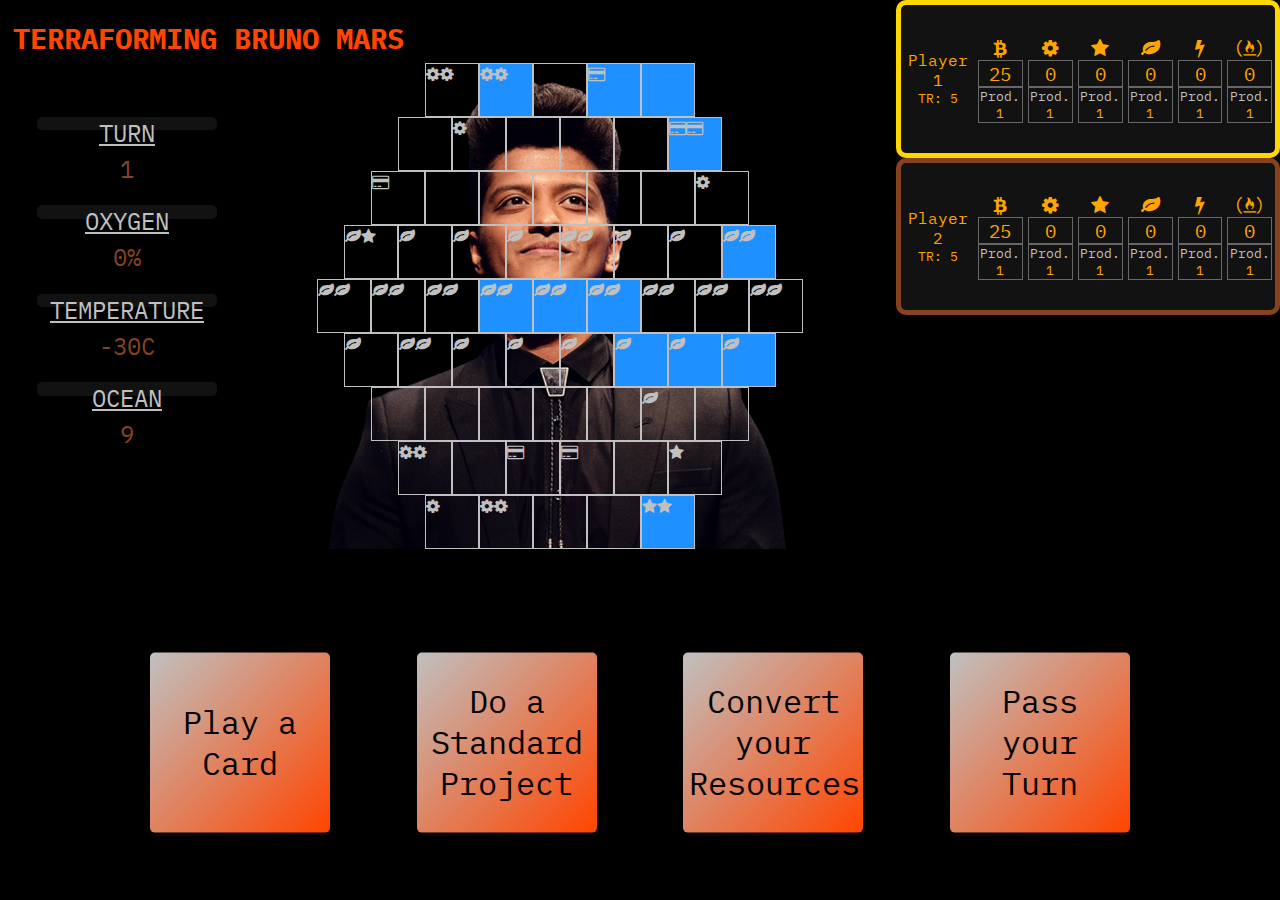
==== commit bff044c5: "sell card in progress" ====
--- a/index.html
+++ b/index.html
@@ -64,33 +64,18 @@
                   <div class="standardProjectsModalContent">
                       <span class="close">&times;</span> <!--float: right, onclick = close parentDiv-->
                       <h3>Standard Projects</h3>
-                      <div class="modalButtonContainer">
-                          <div class="modalButtonInner">
-                              <button id="sellCards">Sell Cards</button>
-                              <span><i class="fa fa-bitcoin"></i>: +1</span><br>
-                          </div>
-                          <!--make it so that you can only sell one card, will move to used cards inventory? or be discarded-->
-                          <div class="modalButtonInner">
-                              <button id="powerPlant">Power Plant</button>
-                              <span><i class="fa fa-bitcoin"></i>: -11</span><br>
-                          </div>
-                          <div class="modalButtonInner">
-                              <button id="increaseTemperature">Increase Temperature</button>
-                              <span><i class="fa fa-bitcoin"></i>: -14</span><br>
-                          </div>
-                          <div class="modalButtonInner">
-                              <button id="buildOcean">Build Ocean</button>
-                              <span><i class="fa fa-bitcoin"></i>: -18</span><br>
-                          </div>
-                          <div class="modalButtonInner">
-                              <button id="buildGreenery">Build Greenery</button>
-                              <span><i class="fa fa-bitcoin"></i>: -23</span><br>
-                          </div>
-                          <div class="modalButtonInner">
-                              <button id="buildCity">Build City</button>
-                              <span><i class="fa fa-bitcoin"></i>: -25</span><br>
-                          </div>
-                      </div>
+                      <button id="sellCards">Sell a Card</button>
+                      <span><i class="fa fa-bitcoin"></i>: +1</span><br> <!--make it so that you can only sell one card, will move to used cards inventory? or be discarded-->
+                      <button id="powerPlant">Power Plant</button>
+                      <span><i class="fa fa-bitcoin"></i>: -11</span><br>
+                      <button id="increaseTemperature">Increase Temperature</button>
+                      <span><i class="fa fa-bitcoin"></i>: -14</span><br>
+                      <button id="buildOcean">Build Ocean</button>
+                      <span><i class="fa fa-bitcoin"></i>: -18</span><br>
+                      <button id="buildGreenery">Build Greenery</button>
+                      <span><i class="fa fa-bitcoin"></i>: -23</span><br>
+                      <button id="buildCity">Build City</button>
+                      <span><i class="fa fa-bitcoin"></i>: -25</span>
                   </div>
               </div>
             </div>
@@ -99,24 +84,14 @@
                   <div class="convertResourcesModalContent">
                       <span class="close">&times;</span> <!--float: right, onclick = close parentDiv-->
                       <h3>Convert Resources</h3>
-                      <div class="modalButtonContainer">
-                          <div class="modalButtonInner">
-                              <button id="sellSteel">Sell Steel</button>
-                              <span><i class="fa fa-bitcoin"></i>: +2 each</span><br>
-                          </div>
-                          <div class="modalButtonInner">
-                              <button id="sellTitanium">Sell Titanium</button>
-                              <span><i class="fa fa-bitcoin"></i>: +3 each</span><br>
-                          </div>
-                          <div class="modalButtonInner">
-                              <button id="convertPlants">Convert Plants</button>
-                              <span>Plants: -8<br>TR: +1<br>1 Greenery Tile<br>Oxygen: +1</span><br>
-                          </div>
-                          <div class="modalButtonInner">
-                              <button id="convertHeat">Convert Heat</button>
-                              <span>Heat -8<br>TR: +1<br>Temp. +1</span><br>
-                          </div>
-                      </div>
+                      <button id="sellSteel">Sell Steel</button>
+                      <span><i class="fa fa-bitcoin"></i>: +2</span><br>
+                      <button id="sellTitanium">Sell Titanium</button>
+                      <span><i class="fa fa-bitcoin"></i>: +3</span><br>
+                      <button id="convertPlants">Convert Plants</button>
+                      <span>TR: +1, Greenery Tile: +1, Oxygen: +1</span><br>
+                      <button id="convertHeat">Convert Heat</button>
+                      <span>TR: +1, Temperature: +1</span>
                   </div>
               </div>
             </div>
--- a/style.css
+++ b/style.css
@@ -72,7 +72,6 @@
 .playerPassedHighlight {
     border: 5px solid gray;
     color: gray;
-    transition-duration: 1s;
 }
 
 .playerInner,
@@ -126,11 +125,10 @@
     height: 70%;
     color: #87421F;
     top: 15%;
-    background-color: rgba(25,25,25, 0.7)
 }
 
 .statusTurnNumber, .statusOxygen, .statusTemp, .statusOceanTiles {
-    height: 15%;
+  height: 15%;
 }
 
 .statusLabel{
@@ -140,6 +138,7 @@
     height: 20%;
     border-radius: 5px;
     width: 80%;
+    background-color: rgba(25,25,25, 0.7)
 }
 
 .flex-container {
@@ -199,7 +198,7 @@
     background: linear-gradient(to bottom right, silver, orangered);
     height: 20vmin;
     width: 20vmin;
-    font-size: 3.5vh;
+    font-size: 3.5vmin;
     border: none;
 }
 
@@ -227,26 +226,10 @@
     font-family: 'IBM Plex Mono', monospace;
 }
 
-.modalButtonContainer {
-    display: flex;
-    justify-content: space-around;
-}
-
-.modalButtonInner {
-    display: inline-block;
-    text-align: center;
-}
-
-.modalButtonInner > button {
-    display: block;
-    font-family: 'IBM Plex Mono', monospace;
-    border-radius: 5px;
-    margin: 5px;
-}
-
 .modal button:hover, .modal .hand:hover {
     cursor: pointer;
 }
+
 
 .playActionCardModalContent, .standardProjectsModalContent, .convertResourcesModalContent {
     background: linear-gradient(to bottom right, silver, orangered);
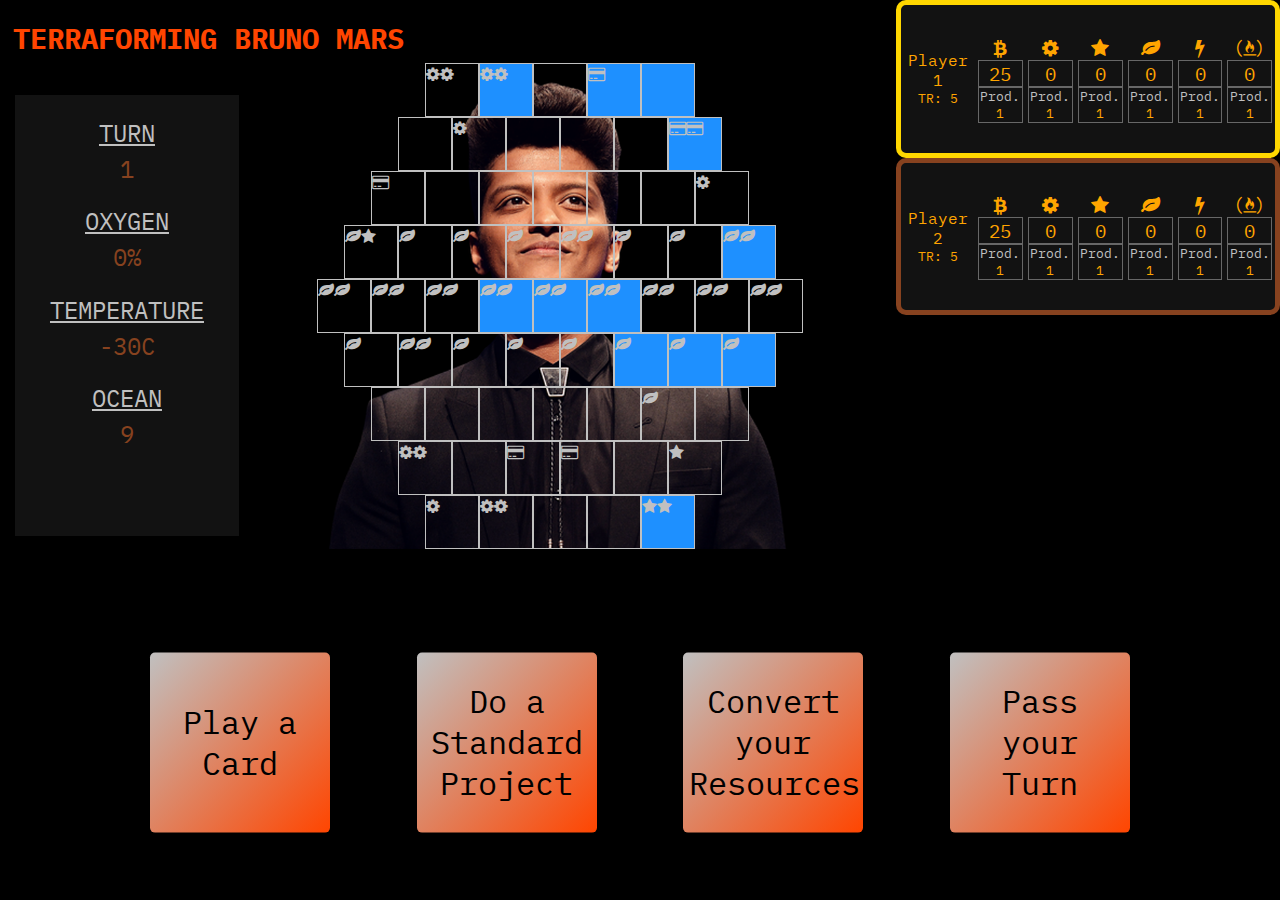
==== commit 42a3f2c0: "fixed merge issue" ====
--- a/index.html
+++ b/index.html
@@ -64,18 +64,33 @@
                   <div class="standardProjectsModalContent">
                       <span class="close">&times;</span> <!--float: right, onclick = close parentDiv-->
                       <h3>Standard Projects</h3>
-                      <button id="sellCards">Sell a Card</button>
-                      <span><i class="fa fa-bitcoin"></i>: +1</span><br> <!--make it so that you can only sell one card, will move to used cards inventory? or be discarded-->
-                      <button id="powerPlant">Power Plant</button>
-                      <span><i class="fa fa-bitcoin"></i>: -11</span><br>
-                      <button id="increaseTemperature">Increase Temperature</button>
-                      <span><i class="fa fa-bitcoin"></i>: -14</span><br>
-                      <button id="buildOcean">Build Ocean</button>
-                      <span><i class="fa fa-bitcoin"></i>: -18</span><br>
-                      <button id="buildGreenery">Build Greenery</button>
-                      <span><i class="fa fa-bitcoin"></i>: -23</span><br>
-                      <button id="buildCity">Build City</button>
-                      <span><i class="fa fa-bitcoin"></i>: -25</span>
+                      <div class="modalButtonContainer">
+                          <div class="modalButtonInner">
+                              <button id="sellCards">Sell Cards</button>
+                              <span><i class="fa fa-bitcoin"></i>: +1</span><br>
+                          </div>
+                          <!--make it so that you can only sell one card, will move to used cards inventory? or be discarded-->
+                          <div class="modalButtonInner">
+                              <button id="powerPlant">Power Plant</button>
+                              <span><i class="fa fa-bitcoin"></i>: -11</span><br>
+                          </div>
+                          <div class="modalButtonInner">
+                              <button id="increaseTemperature">Increase Temperature</button>
+                              <span><i class="fa fa-bitcoin"></i>: -14</span><br>
+                          </div>
+                          <div class="modalButtonInner">
+                              <button id="buildOcean">Build Ocean</button>
+                              <span><i class="fa fa-bitcoin"></i>: -18</span><br>
+                          </div>
+                          <div class="modalButtonInner">
+                              <button id="buildGreenery">Build Greenery</button>
+                              <span><i class="fa fa-bitcoin"></i>: -23</span><br>
+                          </div>
+                          <div class="modalButtonInner">
+                              <button id="buildCity">Build City</button>
+                              <span><i class="fa fa-bitcoin"></i>: -25</span><br>
+                          </div>
+                      </div>
                   </div>
               </div>
             </div>
@@ -84,14 +99,24 @@
                   <div class="convertResourcesModalContent">
                       <span class="close">&times;</span> <!--float: right, onclick = close parentDiv-->
                       <h3>Convert Resources</h3>
-                      <button id="sellSteel">Sell Steel</button>
-                      <span><i class="fa fa-bitcoin"></i>: +2</span><br>
-                      <button id="sellTitanium">Sell Titanium</button>
-                      <span><i class="fa fa-bitcoin"></i>: +3</span><br>
-                      <button id="convertPlants">Convert Plants</button>
-                      <span>TR: +1, Greenery Tile: +1, Oxygen: +1</span><br>
-                      <button id="convertHeat">Convert Heat</button>
-                      <span>TR: +1, Temperature: +1</span>
+                      <div class="modalButtonContainer">
+                          <div class="modalButtonInner">
+                              <button id="sellSteel">Sell Steel</button>
+                              <span><i class="fa fa-bitcoin"></i>: +2 each</span><br>
+                          </div>
+                          <div class="modalButtonInner">
+                              <button id="sellTitanium">Sell Titanium</button>
+                              <span><i class="fa fa-bitcoin"></i>: +3 each</span><br>
+                          </div>
+                          <div class="modalButtonInner">
+                              <button id="convertPlants">Convert Plants</button>
+                              <span>Plants: -8<br>TR: +1<br>1 Greenery Tile<br>Oxygen: +1</span><br>
+                          </div>
+                          <div class="modalButtonInner">
+                              <button id="convertHeat">Convert Heat</button>
+                              <span>Heat -8<br>TR: +1<br>Temp. +1</span><br>
+                          </div>
+                      </div>
                   </div>
               </div>
             </div>
--- a/style.css
+++ b/style.css
@@ -72,6 +72,7 @@
 .playerPassedHighlight {
     border: 5px solid gray;
     color: gray;
+    transition-duration: 1s;
 }
 
 .playerInner,
@@ -125,10 +126,11 @@
     height: 70%;
     color: #87421F;
     top: 15%;
+    background-color: rgba(25,25,25, 0.7)
 }
 
 .statusTurnNumber, .statusOxygen, .statusTemp, .statusOceanTiles {
-  height: 15%;
+    height: 15%;
 }
 
 .statusLabel{
@@ -138,7 +140,6 @@
     height: 20%;
     border-radius: 5px;
     width: 80%;
-    background-color: rgba(25,25,25, 0.7)
 }
 
 .flex-container {
@@ -226,10 +227,26 @@
     font-family: 'IBM Plex Mono', monospace;
 }
 
+.modalButtonContainer {
+    display: flex;
+    justify-content: space-around;
+}
+
+.modalButtonInner {
+    display: inline-block;
+    text-align: center;
+}
+
+.modalButtonInner > button {
+    display: block;
+    font-family: 'IBM Plex Mono', monospace;
+    border-radius: 5px;
+    margin: 5px;
+}
+
 .modal button:hover, .modal .hand:hover {
     cursor: pointer;
 }
-
 
 .playActionCardModalContent, .standardProjectsModalContent, .convertResourcesModalContent {
     background: linear-gradient(to bottom right, silver, orangered);
@@ -250,7 +267,7 @@
 .infoModal {
     background: linear-gradient(to bottom right, silver, orangered);
     position: absolute;
-    top: 20%;
+    top: 30%;
     left: 50%;
     transform: translate(-50%, -50%);
     border: 5px solid #87421F;
@@ -258,18 +275,27 @@
     padding: 20px;
 }
 
+.playerDistribution {
+    display: inline-block;
+    text-align: center;
+    margin: 0 30px;
+}
+
 .cancelButton {
     background-color: firebrick;
     font-weight: bold;
 }
 
-.confirmButton {
+.confirmButton,
+.distributionConfirmButton {
     background-color: yellowgreen;
     font-weight: bold;
 }
 
-.confirmButton {
-    background-color: yellowgreen;
+.distributionConfirmButton {
+    display: block;
+    width: 20%;
+    margin: auto;
 }
 
 .actionCardContainer {
@@ -291,6 +317,20 @@
 }
 
 
+
 .glow-active {
     box-shadow: 0 0 10px 5px yellow;
 }
+<<<<<<< HEAD
+
+
+@media only screen and (max-width: 980px) {
+  .actionArea > button {
+    height: 100px;
+    width: 115px;
+    font-size: 1em;
+  }
+
+}
+=======
+>>>>>>> 9d8b29ec7d1287d9f721c147a59357e00244b8b8
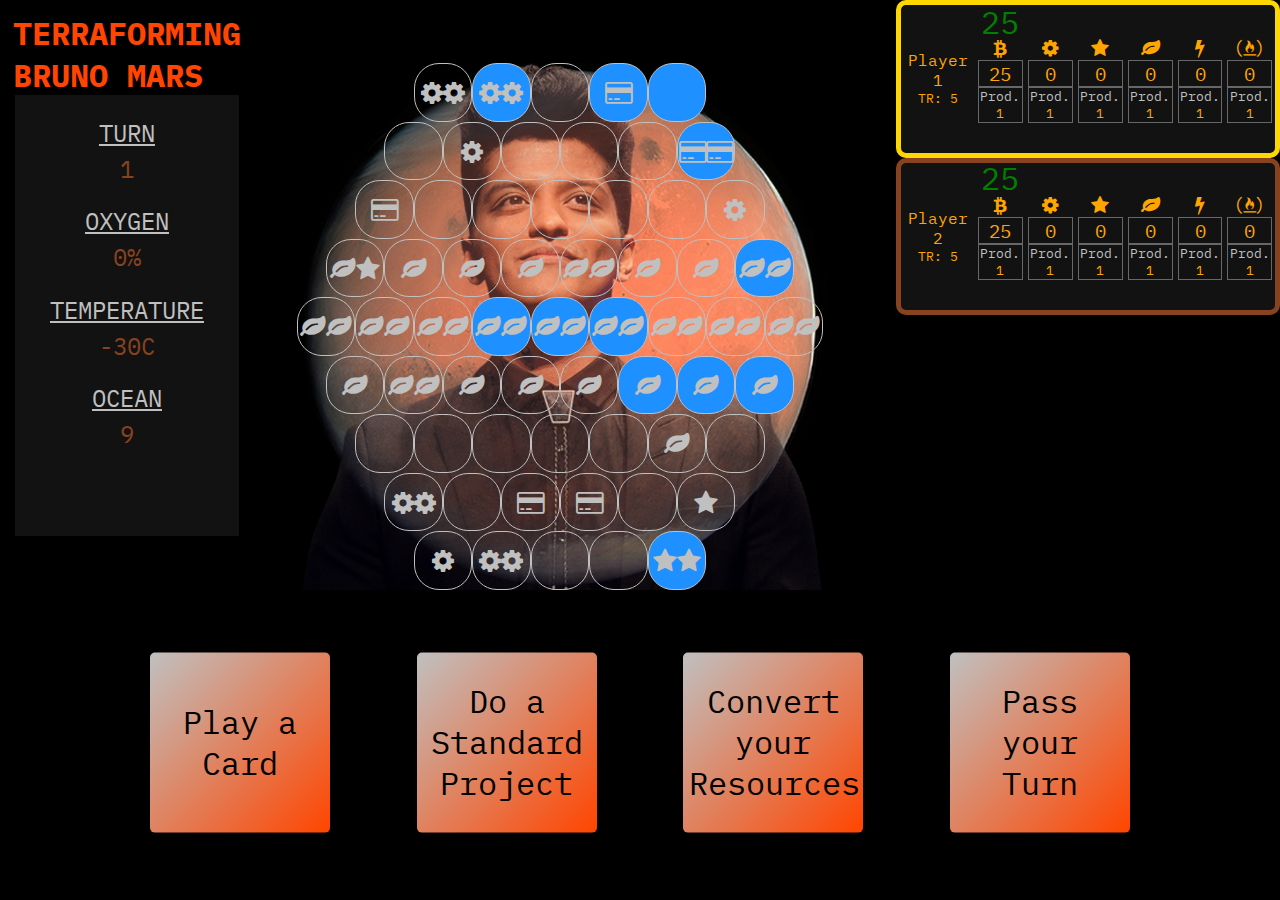
==== commit c50d0613: "added basic number animation" ====
--- a/index.html
+++ b/index.html
@@ -8,6 +8,7 @@
         <link rel="stylesheet" href="https://cdnjs.cloudflare.com/ajax/libs/font-awesome/4.7.0/css/font-awesome.min.css">
         <link rel="stylesheet" href="style.css">
         <script src="https://ajax.googleapis.com/ajax/libs/jquery/3.3.1/jquery.min.js"></script>
+        <script src="numberPopup.js"></script>
         <script src="resourceTracker.js"></script>
         <script src="inventory.js"></script>
         <script src="messages.js"></script>
--- a/style.css
+++ b/style.css
@@ -9,10 +9,12 @@
 }
 
 h1 {
-    font-size: 1.8rem;
+    font-size: 2rem;
     color: orangered;
     position: absolute;
     left: 1%;
+    top: -1%;
+    width: 20%
 }
 
 .top {
@@ -92,6 +94,7 @@
 
 .trackerContainer {
     width: 15%;
+    position: relative;
 }
 
 .trackerAmount, .trackerProduction {
@@ -109,6 +112,22 @@
 
 .trackerAmount > .trackerValue {
     font-size: 1.2rem;
+}
+
+.numberPopup {
+    font-size: 2rem;
+    position: absolute;
+    left: 50%;
+    top: 20%;
+    transform: translateX(-50%);
+}
+
+.numberPopupAnimate {
+    font-size: 2rem;
+    position: absolute;
+    left: 50%;
+    top: -50%;
+    transform: translateX(-50%);
 }
 
 .statusInner, .flex-container {
@@ -160,11 +179,15 @@
 
 .tile {
     background-color: transparent;
-    height: 6vmin;
-    width: 6vmin;
+    height: 6.5vmin;
+    width: 6.5vmin;
+    font-size: 1.6rem;
+    text-align: center;
+    line-height: 6.5vmin;
     border: 1px solid silver;
     box-sizing: border-box;
     color: silver;
+    border-radius: 25px;
 }
 
 .tile-inactive {
@@ -256,12 +279,13 @@
 .close {
     float: right;
     font-size: 1.5em;
-    padding-right: 15px;
+    padding-right: 5px;
 }
 
 .close:hover {
     color: grey;
     cursor: pointer;
+    transform: scale(2);
 }
 
 .infoModal {
@@ -298,14 +322,28 @@
     margin: auto;
 }
 
+.hand {
+    height: 80%;
+    width: 100%;
+}
+
 .actionCardContainer {
     border: 3px solid #87421F;
-    border-radius: 5px;
+    border-radius: 10px;
     box-sizing: border-box;
     display: inline-block;
-    height: 150px;
-    width: 150px;
+    height: 25vh;
+    width: 20vh;
     vertical-align: middle;
+    background-color: rgba(0,0,0,.1);
+    transform: scale(.95);
+}
+
+.actionCardContainer:hover {
+    border: 3px solid #ff5122;
+    transition-duration: .25s;
+    transform: scale(1);
+    transition-duration: .05s
 }
 
 .actionCardInner {
@@ -313,24 +351,22 @@
     top: 50%;
     transform: translateY(-50%);
     padding: 5px;
-    font-size: 0.7em;
-}
-
+    font-size: .9em;
+}
+
+.actionName {
+    font-style: italic;
+    font-size: 1.1em;
+    margin-bottom: 10px;
+    text-align: center
+}
 
 
 .glow-active {
     box-shadow: 0 0 10px 5px yellow;
 }
-<<<<<<< HEAD
-
-
-@media only screen and (max-width: 980px) {
-  .actionArea > button {
-    height: 100px;
-    width: 115px;
-    font-size: 1em;
-  }
-
-}
-=======
->>>>>>> 9d8b29ec7d1287d9f721c147a59357e00244b8b8
+
+button:hover {
+    transform: scale(1.1);
+    transition-duration: .1s
+}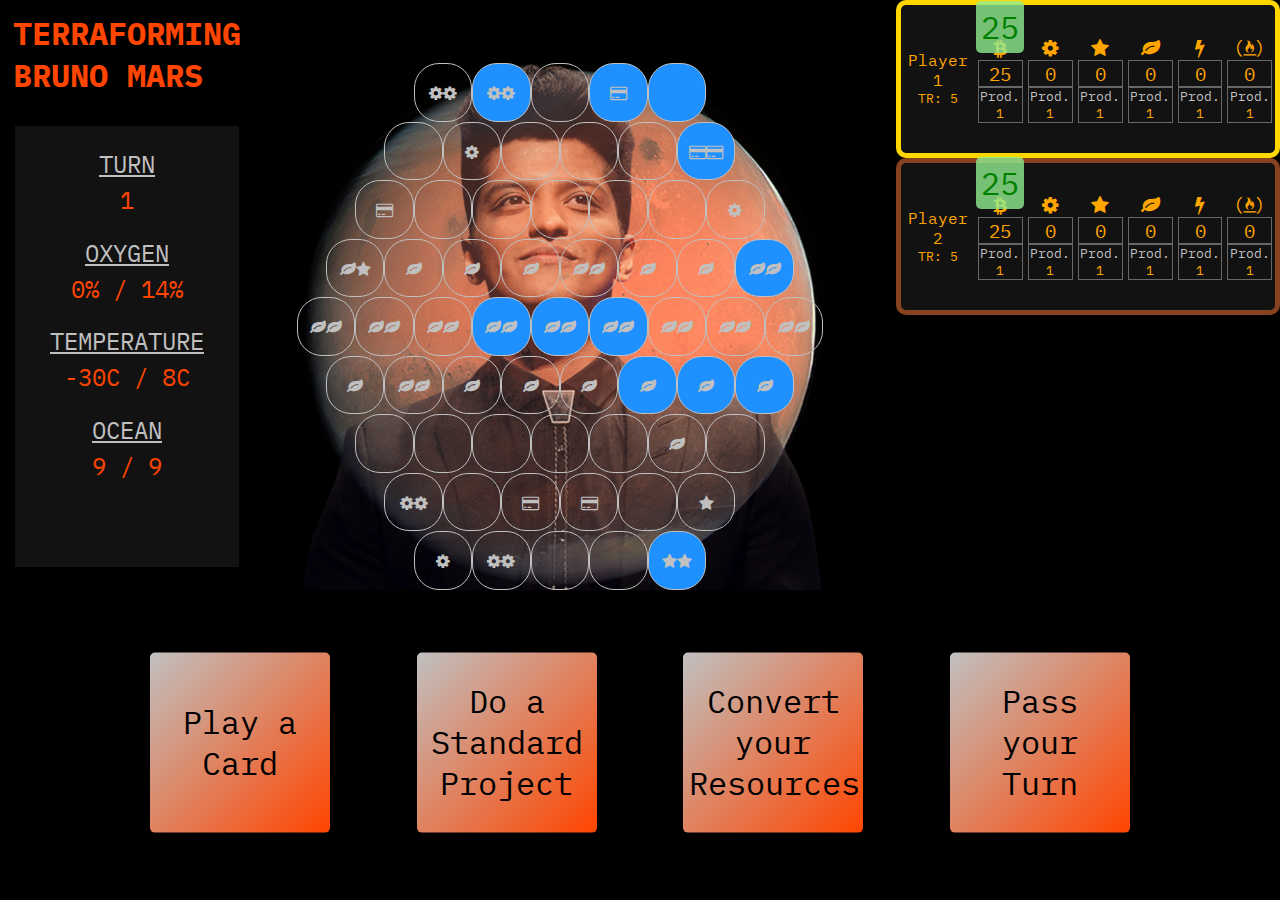
==== commit 09d96bd1: "fixed the ocean incrementing problem" ====
--- a/index.html
+++ b/index.html
@@ -28,15 +28,15 @@
                     </div>
                     <div class="statusOxygen">
                         <div class="statusLabel">OXYGEN</div>
-                        <div class="statusValue">0%</div>
+                        <div class="statusValue">0% / 14%</div>
                     </div>
                     <div class="statusTemp">
                         <div class="statusLabel">TEMPERATURE</div>
-                        <div class="statusValue">-30C</div>
+                        <div class="statusValue">-30C / 8C</div>
                     </div>
                     <div class="statusOceanTiles">
                         <div class="statusLabel">OCEAN</div>
-                        <div class="statusValue">9</div>
+                        <div class="statusValue">9 / 9</div>
                     </div>
                 </div>
             </div>
--- a/style.css
+++ b/style.css
@@ -14,7 +14,8 @@
     position: absolute;
     left: 1%;
     top: -1%;
-    width: 20%
+    width: 20%;
+    z-index: 1
 }
 
 .top {
@@ -120,14 +121,18 @@
     left: 50%;
     top: 20%;
     transform: translateX(-50%);
-}
-
-.numberPopupAnimate {
-    font-size: 2rem;
-    position: absolute;
-    left: 50%;
-    top: -50%;
-    transform: translateX(-50%);
+    border-radius: 5px;
+    padding: 5px
+}
+
+.popupGreen {
+    background-color: rgba(144,238,144, .8);
+    color: green;
+}
+
+.popupRed {
+    background-color: rgba(255,182,193, .8);
+    color: red;
 }
 
 .statusInner, .flex-container {
@@ -143,8 +148,8 @@
     left: 15px;
     text-align: center;
     height: 70%;
-    color: #87421F;
-    top: 15%;
+    color: orangered;
+    top: 20%;
     background-color: rgba(25,25,25, 0.7)
 }
 
@@ -181,7 +186,7 @@
     background-color: transparent;
     height: 6.5vmin;
     width: 6.5vmin;
-    font-size: 1.6rem;
+    font-size: 1rem;
     text-align: center;
     line-height: 6.5vmin;
     border: 1px solid silver;
@@ -362,11 +367,15 @@
 }
 
 
+
 .glow-active {
     box-shadow: 0 0 10px 5px yellow;
 }
+
+
+
 
 button:hover {
     transform: scale(1.1);
     transition-duration: .1s
-}+}
